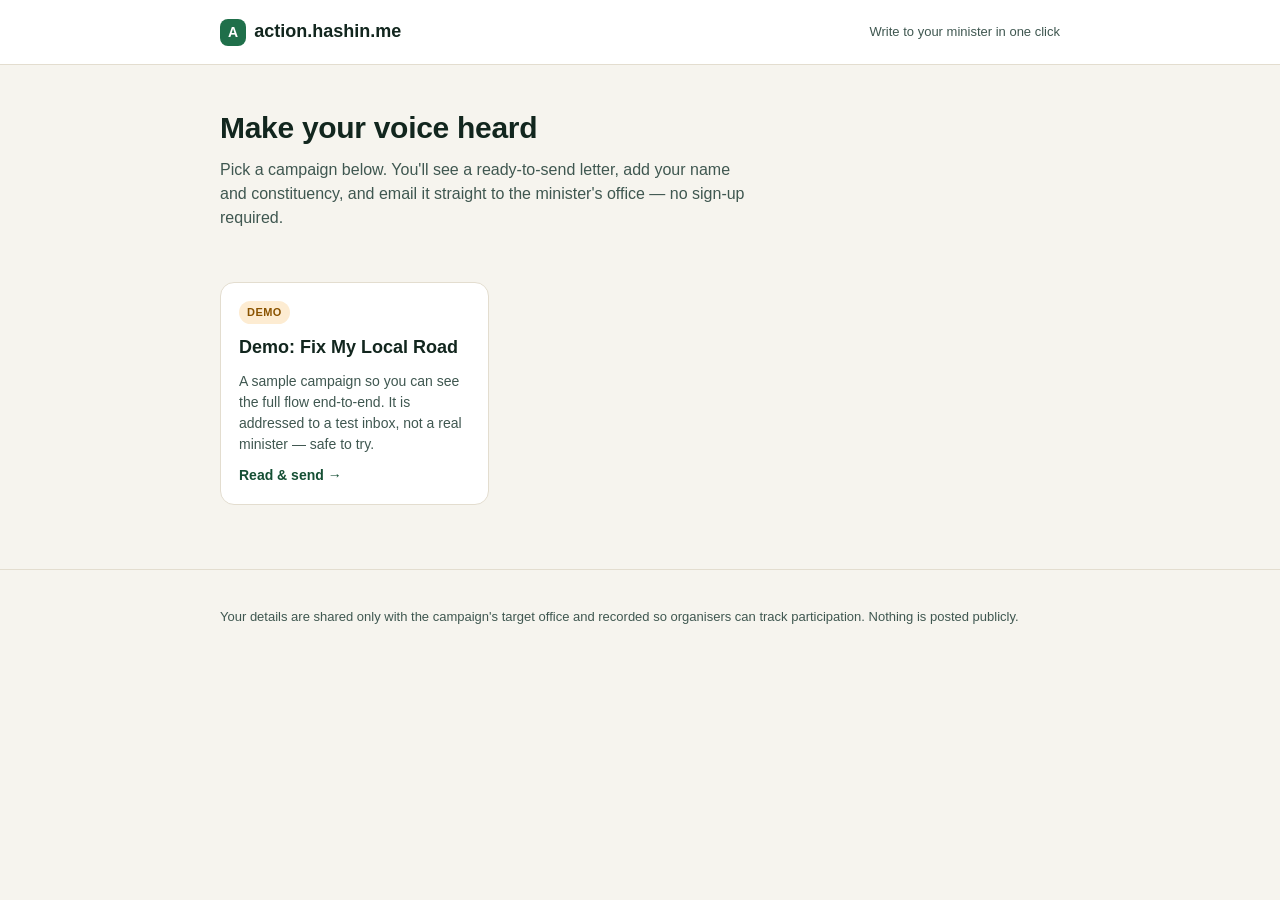
==== index.html @ 2ed6d700 "Initial build of action.hashin.me campaign site Static site (no build step) for one-click letter-wri" ====
<!doctype html>
<html lang="en">
<head>
<meta charset="utf-8">
<meta name="viewport" content="width=device-width, initial-scale=1">
<title>Action &mdash; Write to your Minister</title>
<meta name="description" content="Pick a campaign, review the drafted letter, and email your minister in one click. No registration needed.">
<link rel="stylesheet" href="assets/css/style.css">
</head>
<body>
<header class="site">
  <div class="wrap">
    <a class="brand" href="index.html">
      <span class="mark">A</span>
      <span class="name">action.hashin.me</span>
    </a>
    <span class="tagline">Write to your minister in one click</span>
  </div>
</header>

<main>
  <div class="wrap">
    <section class="hero">
      <h1>Make your voice heard</h1>
      <p>Pick a campaign below. You'll see a ready-to-send letter, add your name and constituency, and email it straight to the minister's office &mdash; no sign-up required.</p>
    </section>

    <div id="campaignGrid" class="campaign-grid">
      <p>Loading campaigns&hellip;</p>
    </div>
  </div>
</main>

<footer class="site">
  <div class="wrap">
    <p>Your details are shared only with the campaign's target office and recorded so organisers can track participation. Nothing is posted publicly.</p>
  </div>
</footer>

<script src="assets/js/config.js"></script>
<script src="assets/js/app.js"></script>
<script>renderHomepage();</script>
</body>
</html>
---- assets/css/style.css ----
:root {
  --ink: #12261e;
  --ink-soft: #3f5750;
  --bg: #f6f4ee;
  --card: #ffffff;
  --brand: #1f6f4a;
  --brand-dark: #154f34;
  --accent: #d97706;
  --border: #e3ddcf;
  --danger: #b3261e;
  --radius: 14px;
  --max: 880px;
}

* { box-sizing: border-box; }

html, body {
  margin: 0;
  padding: 0;
  background: var(--bg);
  color: var(--ink);
  font-family: -apple-system, BlinkMacSystemFont, "Segoe UI", Roboto, Helvetica, Arial, sans-serif;
  line-height: 1.5;
}

a { color: var(--brand-dark); }

.wrap {
  max-width: var(--max);
  margin: 0 auto;
  padding: 0 20px;
}

header.site {
  border-bottom: 1px solid var(--border);
  background: var(--card);
}

header.site .wrap {
  display: flex;
  align-items: center;
  justify-content: space-between;
  padding-top: 18px;
  padding-bottom: 18px;
}

.brand {
  display: flex;
  align-items: baseline;
  gap: 8px;
  text-decoration: none;
  color: var(--ink);
}

.brand .mark {
  background: var(--brand);
  color: #fff;
  font-weight: 700;
  border-radius: 8px;
  padding: 3px 8px;
  font-size: 14px;
}

.brand .name {
  font-weight: 700;
  font-size: 18px;
}

.tagline {
  font-size: 13px;
  color: var(--ink-soft);
}

main { padding: 32px 0 64px; }

.hero {
  padding: 8px 0 28px;
}

.hero h1 {
  font-size: 30px;
  margin: 0 0 8px;
  letter-spacing: -0.01em;
}

.hero p {
  color: var(--ink-soft);
  max-width: 60ch;
  margin: 0;
}

.campaign-grid {
  display: grid;
  grid-template-columns: repeat(auto-fill, minmax(260px, 1fr));
  gap: 16px;
  margin-top: 24px;
}

.card {
  background: var(--card);
  border: 1px solid var(--border);
  border-radius: var(--radius);
  padding: 18px;
  text-decoration: none;
  color: inherit;
  display: flex;
  flex-direction: column;
  gap: 10px;
  transition: transform 0.12s ease, box-shadow 0.12s ease;
}

.card:hover {
  transform: translateY(-2px);
  box-shadow: 0 8px 24px rgba(18, 38, 30, 0.08);
}

.badge {
  display: inline-block;
  font-size: 11px;
  font-weight: 700;
  text-transform: uppercase;
  letter-spacing: 0.04em;
  padding: 3px 8px;
  border-radius: 999px;
  width: fit-content;
}

.badge.demo { background: #fdecd2; color: #8a5300; }
.badge.live { background: #dcf3e6; color: var(--brand-dark); }
.badge.closed { background: #eee; color: #666; }

.card h3 { margin: 0; font-size: 18px; }
.card p { margin: 0; color: var(--ink-soft); font-size: 14px; }

.card .cta {
  margin-top: auto;
  font-weight: 600;
  color: var(--brand-dark);
  font-size: 14px;
}

.empty-state {
  border: 1px dashed var(--border);
  border-radius: var(--radius);
  padding: 32px;
  text-align: center;
  color: var(--ink-soft);
}

/* Campaign detail page */
.back-link {
  display: inline-block;
  margin-bottom: 16px;
  font-size: 14px;
  color: var(--ink-soft);
  text-decoration: none;
}
.back-link:hover { color: var(--brand-dark); }

.detail-header h1 {
  font-size: 26px;
  margin: 4px 0 6px;
}

.detail-header .to-line {
  color: var(--ink-soft);
  font-size: 14px;
  margin-bottom: 18px;
}

.panel {
  background: var(--card);
  border: 1px solid var(--border);
  border-radius: var(--radius);
  padding: 22px;
  margin-bottom: 20px;
}

.panel h2 {
  font-size: 15px;
  text-transform: uppercase;
  letter-spacing: 0.03em;
  color: var(--ink-soft);
  margin: 0 0 12px;
}

textarea#letterPreview {
  width: 100%;
  min-height: 260px;
  border: 1px solid var(--border);
  border-radius: 10px;
  padding: 14px;
  font-family: ui-monospace, SFMono-Regular, Menlo, monospace;
  font-size: 13.5px;
  line-height: 1.6;
  resize: vertical;
  background: #fdfcf8;
  color: var(--ink);
}

.field-grid {
  display: grid;
  grid-template-columns: 1fr 1fr;
  gap: 14px;
}

.field { display: flex; flex-direction: column; gap: 6px; margin-bottom: 14px; }
.field.full { grid-column: 1 / -1; }

.field label {
  font-size: 13px;
  font-weight: 600;
  color: var(--ink-soft);
}

.field input, .field select {
  border: 1px solid var(--border);
  border-radius: 8px;
  padding: 10px 12px;
  font-size: 14px;
  font-family: inherit;
  background: #fff;
  color: var(--ink);
}

.field input:focus, .field select:focus, textarea:focus {
  outline: 2px solid var(--brand);
  outline-offset: 1px;
}

.hint { font-size: 12px; color: #7a8a83; }

.send-btn {
  appearance: none;
  border: none;
  background: var(--brand);
  color: #fff;
  font-size: 16px;
  font-weight: 700;
  padding: 14px 22px;
  border-radius: 10px;
  cursor: pointer;
  width: 100%;
  transition: background 0.12s ease;
}
.send-btn:hover { background: var(--brand-dark); }
.send-btn:disabled { background: #a7b8b0; cursor: not-allowed; }

.status-msg {
  margin-top: 12px;
  font-size: 13.5px;
  min-height: 1.4em;
}
.status-msg.error { color: var(--danger); }
.status-msg.ok { color: var(--brand-dark); }

.privacy-note {
  font-size: 12px;
  color: var(--ink-soft);
  margin-top: 10px;
}

.demo-flag {
  background: #fdecd2;
  border: 1px solid #f0c880;
  color: #6b4400;
  border-radius: 10px;
  padding: 12px 14px;
  font-size: 13.5px;
  margin-bottom: 18px;
}

footer.site {
  border-top: 1px solid var(--border);
  padding: 24px 0;
  color: var(--ink-soft);
  font-size: 13px;
}

@media (max-width: 640px) {
  .field-grid { grid-template-columns: 1fr; }
}
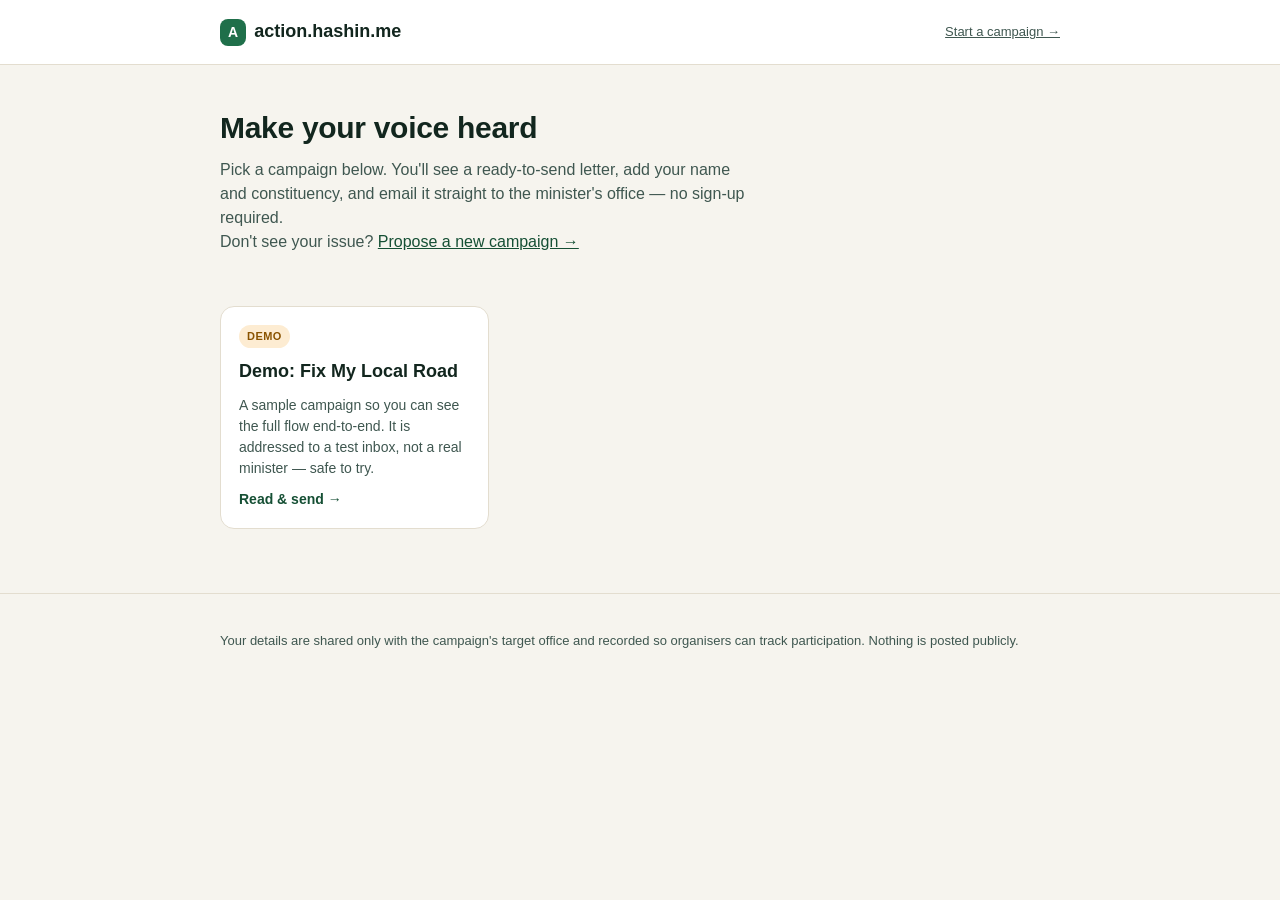
==== commit 346ab3eb: "Let visitors propose new campaigns via a moderated review queue Adds start-campaign.html: any visito" ====
--- a/index.html
+++ b/index.html
@@ -14,7 +14,7 @@
       <span class="mark">A</span>
       <span class="name">action.hashin.me</span>
     </a>
-    <span class="tagline">Write to your minister in one click</span>
+    <a class="tagline" href="start-campaign.html">Start a campaign &rarr;</a>
   </div>
 </header>
 
@@ -23,6 +23,7 @@
     <section class="hero">
       <h1>Make your voice heard</h1>
       <p>Pick a campaign below. You'll see a ready-to-send letter, add your name and constituency, and email it straight to the minister's office &mdash; no sign-up required.</p>
+      <p>Don't see your issue? <a href="start-campaign.html">Propose a new campaign &rarr;</a></p>
     </section>
 
     <div id="campaignGrid" class="campaign-grid">
--- a/assets/css/style.css
+++ b/assets/css/style.css
@@ -246,6 +246,26 @@
 .send-btn:hover { background: var(--brand-dark); }
 .send-btn:disabled { background: #a7b8b0; cursor: not-allowed; }
 
+.secondary-row {
+  display: flex;
+  gap: 20px;
+  justify-content: center;
+  flex-wrap: wrap;
+  margin-top: 10px;
+}
+
+.secondary-link {
+  appearance: none;
+  border: none;
+  background: none;
+  color: var(--ink-soft);
+  font-size: 13.5px;
+  text-decoration: underline;
+  cursor: pointer;
+  padding: 4px 0;
+}
+.secondary-link:hover { color: var(--brand-dark); }
+
 .status-msg {
   margin-top: 12px;
   font-size: 13.5px;
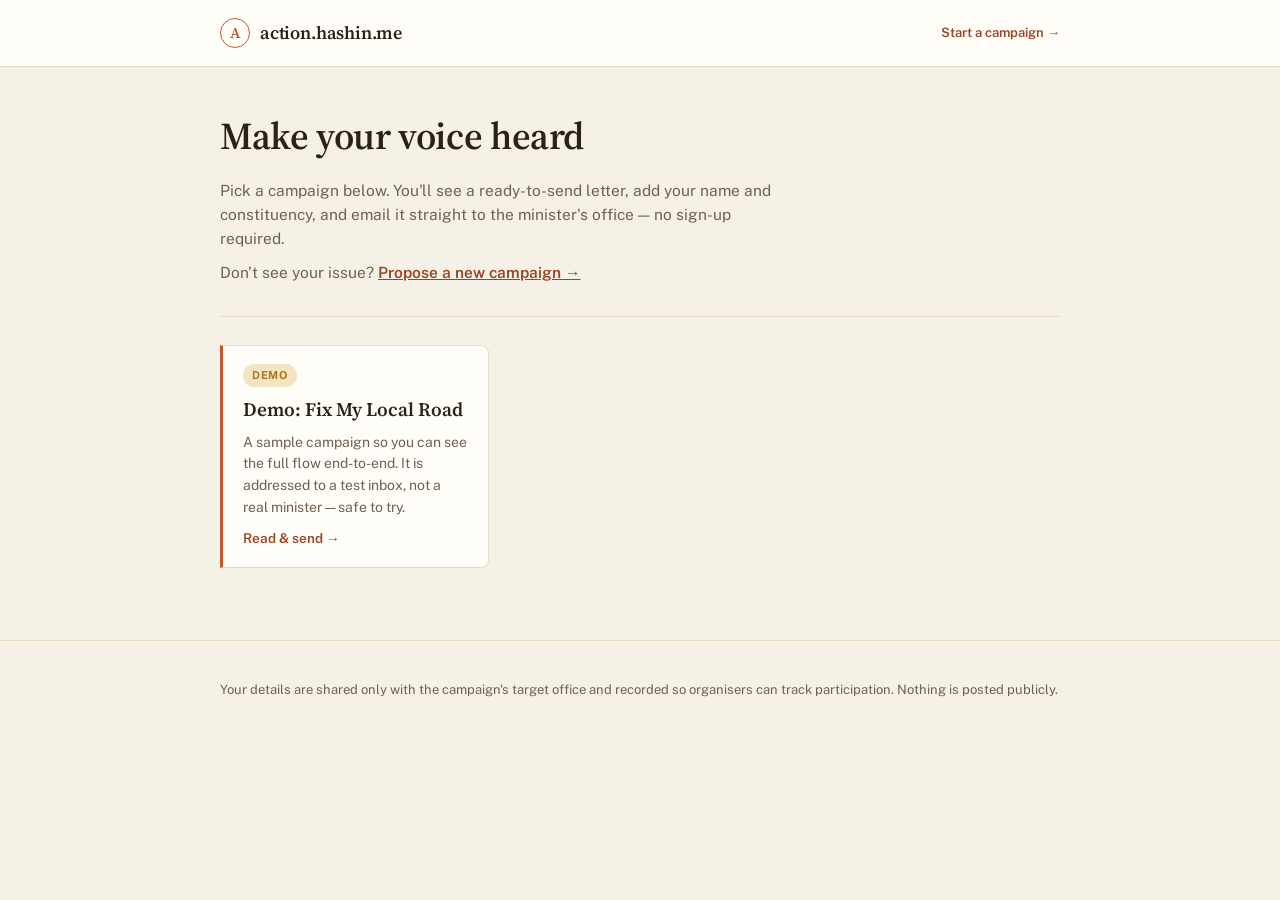
==== commit 17c7afa2: "Redesign with a Claude-inspired visual identity Grounds the look in the site's actual subject — offi" ====
--- a/index.html
+++ b/index.html
@@ -5,6 +5,9 @@
 <meta name="viewport" content="width=device-width, initial-scale=1">
 <title>Action &mdash; Write to your Minister</title>
 <meta name="description" content="Pick a campaign, review the drafted letter, and email your minister in one click. No registration needed.">
+<link rel="preconnect" href="https://fonts.googleapis.com">
+<link rel="preconnect" href="https://fonts.gstatic.com" crossorigin>
+<link href="https://fonts.googleapis.com/css2?family=Public+Sans:wght@400;500;600;700&family=Source+Serif+4:opsz,wght@8..60,500;8..60,600;8..60,700&display=swap" rel="stylesheet">
 <link rel="stylesheet" href="assets/css/style.css">
 </head>
 <body>
--- a/assets/css/style.css
+++ b/assets/css/style.css
@@ -1,15 +1,42 @@
 :root {
-  --ink: #12261e;
-  --ink-soft: #3f5750;
-  --bg: #f6f4ee;
-  --card: #ffffff;
-  --brand: #1f6f4a;
-  --brand-dark: #154f34;
-  --accent: #d97706;
-  --border: #e3ddcf;
-  --danger: #b3261e;
-  --radius: 14px;
+  --paper: #f6f1e7;
+  --card: #fffdf8;
+  --ink: #2a2118;
+  --ink-soft: #6e6153;
+  --accent: #c1592e;
+  --accent-dark: #9c4423;
+  --accent-soft: #f1ddcb;
+  --line: #e6dcc6;
+  --moss: #5c7a52;
+  --moss-soft: #e1e8d7;
+  --ochre: #a8791e;
+  --ochre-soft: #f3e4c2;
+  --danger: #a6362b;
+  --danger-soft: #f3ddd8;
+  --radius: 8px;
+  --radius-lg: 12px;
   --max: 880px;
+  --font-display: "Source Serif 4", Georgia, "Times New Roman", serif;
+  --font-body: "Public Sans", -apple-system, BlinkMacSystemFont, "Segoe UI", sans-serif;
+}
+
+@media (prefers-color-scheme: dark) {
+  :root {
+    --paper: #1b1712;
+    --card: #231e17;
+    --ink: #f1e9db;
+    --ink-soft: #b3a794;
+    --accent: #e0805a;
+    --accent-dark: #f0996f;
+    --accent-soft: #3a2a1f;
+    --line: #3a3226;
+    --moss: #8fae82;
+    --moss-soft: #26301f;
+    --ochre: #d1a44e;
+    --ochre-soft: #362c17;
+    --danger: #e28a7c;
+    --danger-soft: #3a221d;
+  }
 }
 
 * { box-sizing: border-box; }
@@ -17,13 +44,22 @@
 html, body {
   margin: 0;
   padding: 0;
-  background: var(--bg);
-  color: var(--ink);
-  font-family: -apple-system, BlinkMacSystemFont, "Segoe UI", Roboto, Helvetica, Arial, sans-serif;
-  line-height: 1.5;
-}
-
-a { color: var(--brand-dark); }
+  background: var(--paper);
+  color: var(--ink);
+  font-family: var(--font-body);
+  line-height: 1.55;
+  -webkit-font-smoothing: antialiased;
+}
+
+h1, h2, h3 { font-family: var(--font-display); text-wrap: balance; }
+
+a { color: var(--accent-dark); }
+a:hover { color: var(--accent); }
+
+:focus-visible {
+  outline: 2px solid var(--accent);
+  outline-offset: 2px;
+}
 
 .wrap {
   max-width: var(--max);
@@ -32,7 +68,7 @@
 }
 
 header.site {
-  border-bottom: 1px solid var(--border);
+  border-bottom: 1px solid var(--line);
   background: var(--card);
 }
 
@@ -46,48 +82,66 @@
 
 .brand {
   display: flex;
-  align-items: baseline;
-  gap: 8px;
+  align-items: center;
+  gap: 10px;
   text-decoration: none;
   color: var(--ink);
 }
+.brand:hover { color: var(--ink); }
 
 .brand .mark {
-  background: var(--brand);
-  color: #fff;
-  font-weight: 700;
-  border-radius: 8px;
-  padding: 3px 8px;
-  font-size: 14px;
+  width: 30px;
+  height: 30px;
+  border-radius: 50%;
+  border: 1.5px solid var(--accent);
+  color: var(--accent);
+  font-family: var(--font-display);
+  font-weight: 600;
+  font-size: 15px;
+  display: flex;
+  align-items: center;
+  justify-content: center;
+  flex-shrink: 0;
 }
 
 .brand .name {
-  font-weight: 700;
+  font-family: var(--font-display);
+  font-weight: 600;
   font-size: 18px;
+  letter-spacing: -0.01em;
 }
 
 .tagline {
   font-size: 13px;
-  color: var(--ink-soft);
-}
-
-main { padding: 32px 0 64px; }
+  font-weight: 600;
+  color: var(--accent-dark);
+  text-decoration: none;
+}
+.tagline:hover { color: var(--accent); }
+
+main { padding: 36px 0 72px; }
 
 .hero {
-  padding: 8px 0 28px;
+  padding: 4px 0 32px;
+  border-bottom: 1px solid var(--line);
+  margin-bottom: 28px;
 }
 
 .hero h1 {
-  font-size: 30px;
-  margin: 0 0 8px;
+  font-size: clamp(28px, 4vw, 38px);
+  font-weight: 600;
+  margin: 0 0 12px;
   letter-spacing: -0.01em;
 }
 
 .hero p {
   color: var(--ink-soft);
-  max-width: 60ch;
-  margin: 0;
-}
+  max-width: 62ch;
+  margin: 0 0 10px;
+  font-size: 15.5px;
+}
+.hero p:last-child { margin-bottom: 0; }
+.hero p a { font-weight: 600; }
 
 .campaign-grid {
   display: grid;
@@ -98,50 +152,58 @@
 
 .card {
   background: var(--card);
-  border: 1px solid var(--border);
-  border-radius: var(--radius);
-  padding: 18px;
+  border: 1px solid var(--line);
+  border-left: 3px solid var(--accent);
+  border-radius: 0 var(--radius) var(--radius) 0;
+  padding: 18px 20px;
   text-decoration: none;
   color: inherit;
   display: flex;
   flex-direction: column;
   gap: 10px;
-  transition: transform 0.12s ease, box-shadow 0.12s ease;
+  transition: transform 0.12s ease, box-shadow 0.12s ease, border-left-color 0.12s ease;
 }
 
 .card:hover {
   transform: translateY(-2px);
-  box-shadow: 0 8px 24px rgba(18, 38, 30, 0.08);
+  box-shadow: 0 10px 26px rgba(42, 33, 24, 0.1);
+  border-left-color: var(--accent-dark);
 }
 
 .badge {
   display: inline-block;
+  font-family: var(--font-body);
   font-size: 11px;
   font-weight: 700;
   text-transform: uppercase;
-  letter-spacing: 0.04em;
-  padding: 3px 8px;
+  letter-spacing: 0.06em;
+  padding: 3px 9px;
   border-radius: 999px;
   width: fit-content;
 }
 
-.badge.demo { background: #fdecd2; color: #8a5300; }
-.badge.live { background: #dcf3e6; color: var(--brand-dark); }
-.badge.closed { background: #eee; color: #666; }
-
-.card h3 { margin: 0; font-size: 18px; }
+.badge.demo { background: var(--ochre-soft); color: var(--ochre); }
+.badge.live { background: var(--moss-soft); color: var(--moss); }
+.badge.closed { background: var(--line); color: var(--ink-soft); }
+
+.card h3 {
+  margin: 0;
+  font-size: 19px;
+  font-weight: 600;
+  line-height: 1.3;
+}
 .card p { margin: 0; color: var(--ink-soft); font-size: 14px; }
 
 .card .cta {
   margin-top: auto;
   font-weight: 600;
-  color: var(--brand-dark);
-  font-size: 14px;
+  color: var(--accent-dark);
+  font-size: 13.5px;
 }
 
 .empty-state {
-  border: 1px dashed var(--border);
-  border-radius: var(--radius);
+  border: 1px dashed var(--line);
+  border-radius: var(--radius-lg);
   padding: 32px;
   text-align: center;
   color: var(--ink-soft);
@@ -150,108 +212,121 @@
 /* Campaign detail page */
 .back-link {
   display: inline-block;
-  margin-bottom: 16px;
+  margin-bottom: 18px;
+  font-size: 13.5px;
+  font-weight: 600;
+  color: var(--ink-soft);
+  text-decoration: none;
+}
+.back-link:hover { color: var(--accent-dark); }
+
+.detail-header h1 {
+  font-size: clamp(24px, 3.4vw, 30px);
+  font-weight: 600;
+  margin: 6px 0 8px;
+}
+
+.detail-header .to-line {
+  color: var(--ink-soft);
   font-size: 14px;
-  color: var(--ink-soft);
-  text-decoration: none;
-}
-.back-link:hover { color: var(--brand-dark); }
-
-.detail-header h1 {
-  font-size: 26px;
-  margin: 4px 0 6px;
-}
-
-.detail-header .to-line {
-  color: var(--ink-soft);
-  font-size: 14px;
-  margin-bottom: 18px;
+  margin-bottom: 20px;
+  font-variant-numeric: tabular-nums;
 }
 
 .panel {
   background: var(--card);
-  border: 1px solid var(--border);
-  border-radius: var(--radius);
-  padding: 22px;
-  margin-bottom: 20px;
+  border: 1px solid var(--line);
+  border-radius: var(--radius-lg);
+  padding: 22px 24px;
+  margin-bottom: 18px;
 }
 
 .panel h2 {
-  font-size: 15px;
+  font-family: var(--font-body);
+  font-size: 12.5px;
+  font-weight: 700;
   text-transform: uppercase;
-  letter-spacing: 0.03em;
-  color: var(--ink-soft);
-  margin: 0 0 12px;
+  letter-spacing: 0.08em;
+  color: var(--accent-dark);
+  margin: 0 0 16px;
+  padding-bottom: 10px;
+  border-bottom: 1px solid var(--line);
 }
 
 textarea#letterPreview {
   width: 100%;
   min-height: 260px;
-  border: 1px solid var(--border);
-  border-radius: 10px;
-  padding: 14px;
+  border: 1px solid var(--line);
+  border-radius: var(--radius);
+  padding: 16px;
   font-family: ui-monospace, SFMono-Regular, Menlo, monospace;
   font-size: 13.5px;
-  line-height: 1.6;
+  line-height: 1.65;
   resize: vertical;
-  background: #fdfcf8;
+  background: var(--paper);
   color: var(--ink);
 }
 
 .field-grid {
   display: grid;
   grid-template-columns: 1fr 1fr;
-  gap: 14px;
-}
-
-.field { display: flex; flex-direction: column; gap: 6px; margin-bottom: 14px; }
+  gap: 16px;
+}
+
+.field { display: flex; flex-direction: column; gap: 6px; margin-bottom: 16px; }
 .field.full { grid-column: 1 / -1; }
 
 .field label {
-  font-size: 13px;
-  font-weight: 600;
-  color: var(--ink-soft);
-}
-
-.field input, .field select {
-  border: 1px solid var(--border);
-  border-radius: 8px;
+  font-size: 12.5px;
+  font-weight: 700;
+  text-transform: uppercase;
+  letter-spacing: 0.03em;
+  color: var(--ink-soft);
+}
+
+.field input, .field select, .field textarea {
+  border: 1px solid var(--line);
+  border-radius: var(--radius);
   padding: 10px 12px;
-  font-size: 14px;
-  font-family: inherit;
-  background: #fff;
-  color: var(--ink);
-}
-
-.field input:focus, .field select:focus, textarea:focus {
-  outline: 2px solid var(--brand);
+  font-size: 14.5px;
+  font-family: var(--font-body);
+  background: var(--paper);
+  color: var(--ink);
+}
+
+.field textarea { resize: vertical; font-family: var(--font-body); }
+
+.field input:focus, .field select:focus, .field textarea:focus, textarea:focus {
+  outline: 2px solid var(--accent);
   outline-offset: 1px;
-}
-
-.hint { font-size: 12px; color: #7a8a83; }
+  border-color: var(--accent);
+}
+
+.hint { font-size: 12px; color: var(--ink-soft); }
 
 .send-btn {
   appearance: none;
   border: none;
-  background: var(--brand);
-  color: #fff;
-  font-size: 16px;
+  background: var(--accent);
+  color: #fff8f2;
+  font-family: var(--font-body);
+  font-size: 15.5px;
   font-weight: 700;
   padding: 14px 22px;
-  border-radius: 10px;
+  border-radius: var(--radius);
   cursor: pointer;
   width: 100%;
   transition: background 0.12s ease;
 }
-.send-btn:hover { background: var(--brand-dark); }
-.send-btn:disabled { background: #a7b8b0; cursor: not-allowed; }
+.send-btn:hover { background: var(--accent-dark); }
+.send-btn:disabled { background: var(--line); color: var(--ink-soft); cursor: not-allowed; }
 
 .secondary-row {
   display: flex;
-  gap: 20px;
+  gap: 22px;
   justify-content: center;
   flex-wrap: wrap;
-  margin-top: 10px;
+  margin-top: 12px;
 }
 
 .secondary-link {
@@ -259,40 +334,42 @@
   border: none;
   background: none;
   color: var(--ink-soft);
+  font-family: var(--font-body);
   font-size: 13.5px;
   text-decoration: underline;
+  text-underline-offset: 2px;
   cursor: pointer;
   padding: 4px 0;
 }
-.secondary-link:hover { color: var(--brand-dark); }
+.secondary-link:hover { color: var(--accent-dark); }
 
 .status-msg {
-  margin-top: 12px;
+  margin-top: 14px;
   font-size: 13.5px;
   min-height: 1.4em;
 }
 .status-msg.error { color: var(--danger); }
-.status-msg.ok { color: var(--brand-dark); }
+.status-msg.ok { color: var(--moss); }
 
 .privacy-note {
   font-size: 12px;
   color: var(--ink-soft);
-  margin-top: 10px;
+  margin-top: 12px;
 }
 
 .demo-flag {
-  background: #fdecd2;
-  border: 1px solid #f0c880;
-  color: #6b4400;
-  border-radius: 10px;
+  background: var(--ochre-soft);
+  border: 1px solid var(--ochre);
+  color: var(--ink);
+  border-radius: var(--radius);
   padding: 12px 14px;
   font-size: 13.5px;
   margin-bottom: 18px;
 }
 
 footer.site {
-  border-top: 1px solid var(--border);
-  padding: 24px 0;
+  border-top: 1px solid var(--line);
+  padding: 26px 0;
   color: var(--ink-soft);
   font-size: 13px;
 }
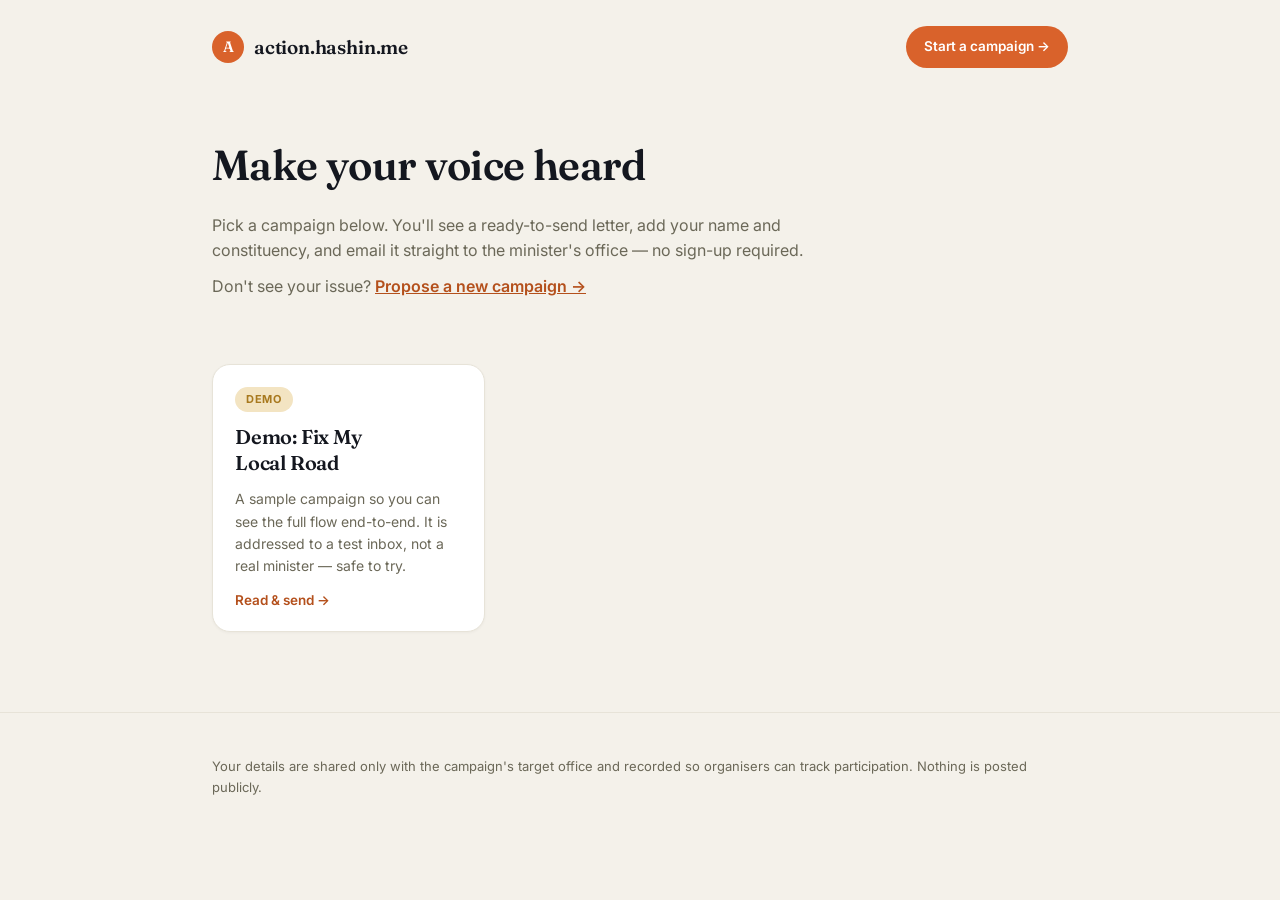
==== commit 60edd67c: "Redesign with emerald/burnt-orange palette, add send confirmation and ops dashboard Restyle to the n" ====
--- a/index.html
+++ b/index.html
@@ -7,7 +7,7 @@
 <meta name="description" content="Pick a campaign, review the drafted letter, and email your minister in one click. No registration needed.">
 <link rel="preconnect" href="https://fonts.googleapis.com">
 <link rel="preconnect" href="https://fonts.gstatic.com" crossorigin>
-<link href="https://fonts.googleapis.com/css2?family=Public+Sans:wght@400;500;600;700&family=Source+Serif+4:opsz,wght@8..60,500;8..60,600;8..60,700&display=swap" rel="stylesheet">
+<link href="https://fonts.googleapis.com/css2?family=Inter:wght@400;500;600;700;800&family=Fraunces:opsz,wght@9..144,500;9..144,600;9..144,700&display=swap" rel="stylesheet">
 <link rel="stylesheet" href="assets/css/style.css">
 </head>
 <body>
--- a/assets/css/style.css
+++ b/assets/css/style.css
@@ -1,39 +1,39 @@
 :root {
-  --paper: #f6f1e7;
-  --card: #fffdf8;
-  --ink: #2a2118;
-  --ink-soft: #6e6153;
-  --accent: #c1592e;
-  --accent-dark: #9c4423;
-  --accent-soft: #f1ddcb;
-  --line: #e6dcc6;
-  --moss: #5c7a52;
-  --moss-soft: #e1e8d7;
+  --paper: #f4f1ea;
+  --card: #ffffff;
+  --ink: #14171f;
+  --ink-soft: #6b6858;
+  --accent: #d9622b;
+  --accent-dark: #b4501c;
+  --accent-soft: #fbe7da;
+  --line: #e7e3d8;
+  --moss: #1f6f5c;
+  --moss-soft: #e4f0eb;
   --ochre: #a8791e;
   --ochre-soft: #f3e4c2;
   --danger: #a6362b;
   --danger-soft: #f3ddd8;
-  --radius: 8px;
-  --radius-lg: 12px;
-  --max: 880px;
-  --font-display: "Source Serif 4", Georgia, "Times New Roman", serif;
-  --font-body: "Public Sans", -apple-system, BlinkMacSystemFont, "Segoe UI", sans-serif;
+  --radius: 12px;
+  --radius-lg: 18px;
+  --max: 900px;
+  --font-display: "Fraunces", Georgia, "Times New Roman", serif;
+  --font-body: "Inter", -apple-system, BlinkMacSystemFont, "Segoe UI", sans-serif;
 }
 
 @media (prefers-color-scheme: dark) {
   :root {
-    --paper: #1b1712;
-    --card: #231e17;
-    --ink: #f1e9db;
-    --ink-soft: #b3a794;
-    --accent: #e0805a;
-    --accent-dark: #f0996f;
+    --paper: #14161a;
+    --card: #1c1f24;
+    --ink: #f1efe9;
+    --ink-soft: #a8a495;
+    --accent: #e8804f;
+    --accent-dark: #f2996d;
     --accent-soft: #3a2a1f;
-    --line: #3a3226;
-    --moss: #8fae82;
-    --moss-soft: #26301f;
+    --line: #2c2f35;
+    --moss: #55a68d;
+    --moss-soft: #1c2b26;
     --ochre: #d1a44e;
-    --ochre-soft: #362c17;
+    --ochre-soft: #322910;
     --danger: #e28a7c;
     --danger-soft: #3a221d;
   }
@@ -47,11 +47,11 @@
   background: var(--paper);
   color: var(--ink);
   font-family: var(--font-body);
-  line-height: 1.55;
+  line-height: 1.6;
   -webkit-font-smoothing: antialiased;
 }
 
-h1, h2, h3 { font-family: var(--font-display); text-wrap: balance; }
+h1, h2, h3 { font-family: var(--font-display); font-weight: 600; letter-spacing: -0.01em; text-wrap: balance; }
 
 a { color: var(--accent-dark); }
 a:hover { color: var(--accent); }
@@ -64,20 +64,20 @@
 .wrap {
   max-width: var(--max);
   margin: 0 auto;
-  padding: 0 20px;
+  padding: 0 22px;
 }
 
 header.site {
-  border-bottom: 1px solid var(--line);
-  background: var(--card);
+  border-bottom: none;
+  background: var(--paper);
 }
 
 header.site .wrap {
   display: flex;
   align-items: center;
   justify-content: space-between;
-  padding-top: 18px;
-  padding-bottom: 18px;
+  padding-top: 26px;
+  padding-bottom: 26px;
 }
 
 .brand {
@@ -90,11 +90,12 @@
 .brand:hover { color: var(--ink); }
 
 .brand .mark {
-  width: 30px;
-  height: 30px;
+  width: 32px;
+  height: 32px;
   border-radius: 50%;
-  border: 1.5px solid var(--accent);
-  color: var(--accent);
+  background: var(--accent);
+  border: none;
+  color: #fff;
   font-family: var(--font-display);
   font-weight: 600;
   font-size: 15px;
@@ -107,67 +108,71 @@
 .brand .name {
   font-family: var(--font-display);
   font-weight: 600;
-  font-size: 18px;
+  font-size: 19px;
   letter-spacing: -0.01em;
 }
 
 .tagline {
-  font-size: 13px;
-  font-weight: 600;
-  color: var(--accent-dark);
+  font-size: 13.5px;
+  font-weight: 600;
+  color: #fff;
+  background: var(--accent);
+  padding: 10px 18px;
+  border-radius: 999px;
   text-decoration: none;
 }
-.tagline:hover { color: var(--accent); }
-
-main { padding: 36px 0 72px; }
+.tagline:hover { background: var(--accent-dark); color: #fff; }
+
+main { padding: 30px 0 80px; }
 
 .hero {
-  padding: 4px 0 32px;
-  border-bottom: 1px solid var(--line);
-  margin-bottom: 28px;
+  padding: 8px 0 36px;
+  border-bottom: none;
+  margin-bottom: 8px;
 }
 
 .hero h1 {
-  font-size: clamp(28px, 4vw, 38px);
-  font-weight: 600;
-  margin: 0 0 12px;
-  letter-spacing: -0.01em;
+  font-size: clamp(30px, 4.4vw, 42px);
+  font-weight: 600;
+  margin: 0 0 14px;
+  letter-spacing: -0.015em;
 }
 
 .hero p {
   color: var(--ink-soft);
   max-width: 62ch;
   margin: 0 0 10px;
-  font-size: 15.5px;
+  font-size: 16px;
 }
 .hero p:last-child { margin-bottom: 0; }
 .hero p a { font-weight: 600; }
 
 .campaign-grid {
   display: grid;
-  grid-template-columns: repeat(auto-fill, minmax(260px, 1fr));
-  gap: 16px;
-  margin-top: 24px;
+  grid-template-columns: repeat(auto-fill, minmax(270px, 1fr));
+  gap: 18px;
+  margin-top: 28px;
 }
 
 .card {
   background: var(--card);
   border: 1px solid var(--line);
-  border-left: 3px solid var(--accent);
-  border-radius: 0 var(--radius) var(--radius) 0;
-  padding: 18px 20px;
+  border-left: 1px solid var(--line);
+  border-radius: var(--radius-lg);
+  padding: 22px 22px 20px;
   text-decoration: none;
   color: inherit;
   display: flex;
   flex-direction: column;
-  gap: 10px;
-  transition: transform 0.12s ease, box-shadow 0.12s ease, border-left-color 0.12s ease;
+  gap: 12px;
+  box-shadow: 0 1px 3px rgba(20, 23, 20, 0.04);
+  transition: transform 0.15s ease, box-shadow 0.15s ease;
 }
 
 .card:hover {
-  transform: translateY(-2px);
-  box-shadow: 0 10px 26px rgba(42, 33, 24, 0.1);
-  border-left-color: var(--accent-dark);
+  transform: translateY(-3px);
+  box-shadow: 0 16px 32px rgba(20, 23, 20, 0.1);
+  border-left-color: var(--line);
 }
 
 .badge {
@@ -177,7 +182,7 @@
   font-weight: 700;
   text-transform: uppercase;
   letter-spacing: 0.06em;
-  padding: 3px 9px;
+  padding: 4px 11px;
   border-radius: 999px;
   width: fit-content;
 }
@@ -185,14 +190,28 @@
 .badge.demo { background: var(--ochre-soft); color: var(--ochre); }
 .badge.live { background: var(--moss-soft); color: var(--moss); }
 .badge.closed { background: var(--line); color: var(--ink-soft); }
+.badge.outline { background: transparent; border: 1px solid var(--accent); color: var(--accent-dark); }
+
+.table { width: 100%; border-collapse: collapse; font-size: 13.5px; }
+.table th {
+  text-align: left;
+  font-size: 10.5px;
+  letter-spacing: 0.06em;
+  text-transform: uppercase;
+  color: var(--ink-soft);
+  padding: 10px 12px;
+  border-bottom: 1.5px solid var(--line);
+}
+.table td { padding: 12px; border-bottom: 1px solid var(--line); }
+.table tbody tr:hover { background: var(--paper); }
 
 .card h3 {
   margin: 0;
-  font-size: 19px;
+  font-size: 20px;
   font-weight: 600;
   line-height: 1.3;
 }
-.card p { margin: 0; color: var(--ink-soft); font-size: 14px; }
+.card p { margin: 0; color: var(--ink-soft); font-size: 14px; flex: 1; }
 
 .card .cta {
   margin-top: auto;
@@ -204,15 +223,16 @@
 .empty-state {
   border: 1px dashed var(--line);
   border-radius: var(--radius-lg);
-  padding: 32px;
+  padding: 36px;
   text-align: center;
   color: var(--ink-soft);
+  background: var(--card);
 }
 
 /* Campaign detail page */
 .back-link {
   display: inline-block;
-  margin-bottom: 18px;
+  margin-bottom: 20px;
   font-size: 13.5px;
   font-weight: 600;
   color: var(--ink-soft);
@@ -221,15 +241,15 @@
 .back-link:hover { color: var(--accent-dark); }
 
 .detail-header h1 {
-  font-size: clamp(24px, 3.4vw, 30px);
-  font-weight: 600;
-  margin: 6px 0 8px;
+  font-size: clamp(26px, 3.6vw, 32px);
+  font-weight: 600;
+  margin: 8px 0 10px;
 }
 
 .detail-header .to-line {
   color: var(--ink-soft);
   font-size: 14px;
-  margin-bottom: 20px;
+  margin-bottom: 22px;
   font-variant-numeric: tabular-nums;
 }
 
@@ -237,8 +257,9 @@
   background: var(--card);
   border: 1px solid var(--line);
   border-radius: var(--radius-lg);
-  padding: 22px 24px;
-  margin-bottom: 18px;
+  padding: 26px 28px;
+  margin-bottom: 20px;
+  box-shadow: 0 1px 3px rgba(20, 23, 20, 0.04);
 }
 
 .panel h2 {
@@ -248,20 +269,20 @@
   text-transform: uppercase;
   letter-spacing: 0.08em;
   color: var(--accent-dark);
-  margin: 0 0 16px;
-  padding-bottom: 10px;
-  border-bottom: 1px solid var(--line);
+  margin: 0 0 18px;
+  padding-bottom: 0;
+  border-bottom: none;
 }
 
 textarea#letterPreview {
   width: 100%;
   min-height: 260px;
-  border: 1px solid var(--line);
+  border: 1.5px solid var(--line);
   border-radius: var(--radius);
-  padding: 16px;
-  font-family: ui-monospace, SFMono-Regular, Menlo, monospace;
-  font-size: 13.5px;
-  line-height: 1.65;
+  padding: 18px;
+  font-family: "Fraunces", ui-serif, Georgia, serif;
+  font-size: 14.5px;
+  line-height: 1.75;
   resize: vertical;
   background: var(--paper);
   color: var(--ink);
@@ -270,10 +291,10 @@
 .field-grid {
   display: grid;
   grid-template-columns: 1fr 1fr;
-  gap: 16px;
-}
-
-.field { display: flex; flex-direction: column; gap: 6px; margin-bottom: 16px; }
+  gap: 18px;
+}
+
+.field { display: flex; flex-direction: column; gap: 7px; margin-bottom: 18px; min-width: 0; }
 .field.full { grid-column: 1 / -1; }
 
 .field label {
@@ -285,9 +306,9 @@
 }
 
 .field input, .field select, .field textarea {
-  border: 1px solid var(--line);
+  border: 1.5px solid var(--line);
   border-radius: var(--radius);
-  padding: 10px 12px;
+  padding: 11px 14px;
   font-size: 14.5px;
   font-family: var(--font-body);
   background: var(--paper);
@@ -312,21 +333,41 @@
   font-family: var(--font-body);
   font-size: 15.5px;
   font-weight: 700;
-  padding: 14px 22px;
-  border-radius: var(--radius);
+  padding: 16px 22px;
+  border-radius: 999px;
   cursor: pointer;
   width: 100%;
-  transition: background 0.12s ease;
+  transition: background 0.15s ease, transform 0.15s ease;
 }
 .send-btn:hover { background: var(--accent-dark); }
+.send-btn:active { transform: translateY(1px); }
 .send-btn:disabled { background: var(--line); color: var(--ink-soft); cursor: not-allowed; }
+
+.btn-secondary {
+  display: inline-flex;
+  align-items: center;
+  justify-content: center;
+  gap: 8px;
+  font-family: var(--font-body);
+  font-weight: 600;
+  font-size: 13.5px;
+  padding: 12px 20px;
+  border-radius: 999px;
+  border: 1.5px solid var(--line);
+  background: var(--card);
+  color: var(--ink);
+  cursor: pointer;
+  text-decoration: none;
+  transition: background 0.15s ease;
+}
+.btn-secondary:hover { background: var(--paper); }
 
 .secondary-row {
   display: flex;
   gap: 22px;
   justify-content: center;
   flex-wrap: wrap;
-  margin-top: 12px;
+  margin-top: 14px;
 }
 
 .secondary-link {
@@ -354,22 +395,22 @@
 .privacy-note {
   font-size: 12px;
   color: var(--ink-soft);
-  margin-top: 12px;
+  margin-top: 14px;
 }
 
 .demo-flag {
   background: var(--ochre-soft);
-  border: 1px solid var(--ochre);
+  border: none;
   color: var(--ink);
   border-radius: var(--radius);
-  padding: 12px 14px;
-  font-size: 13.5px;
-  margin-bottom: 18px;
+  padding: 14px 16px;
+  font-size: 13.5px;
+  margin-bottom: 20px;
 }
 
 footer.site {
   border-top: 1px solid var(--line);
-  padding: 26px 0;
+  padding: 30px 0;
   color: var(--ink-soft);
   font-size: 13px;
 }
